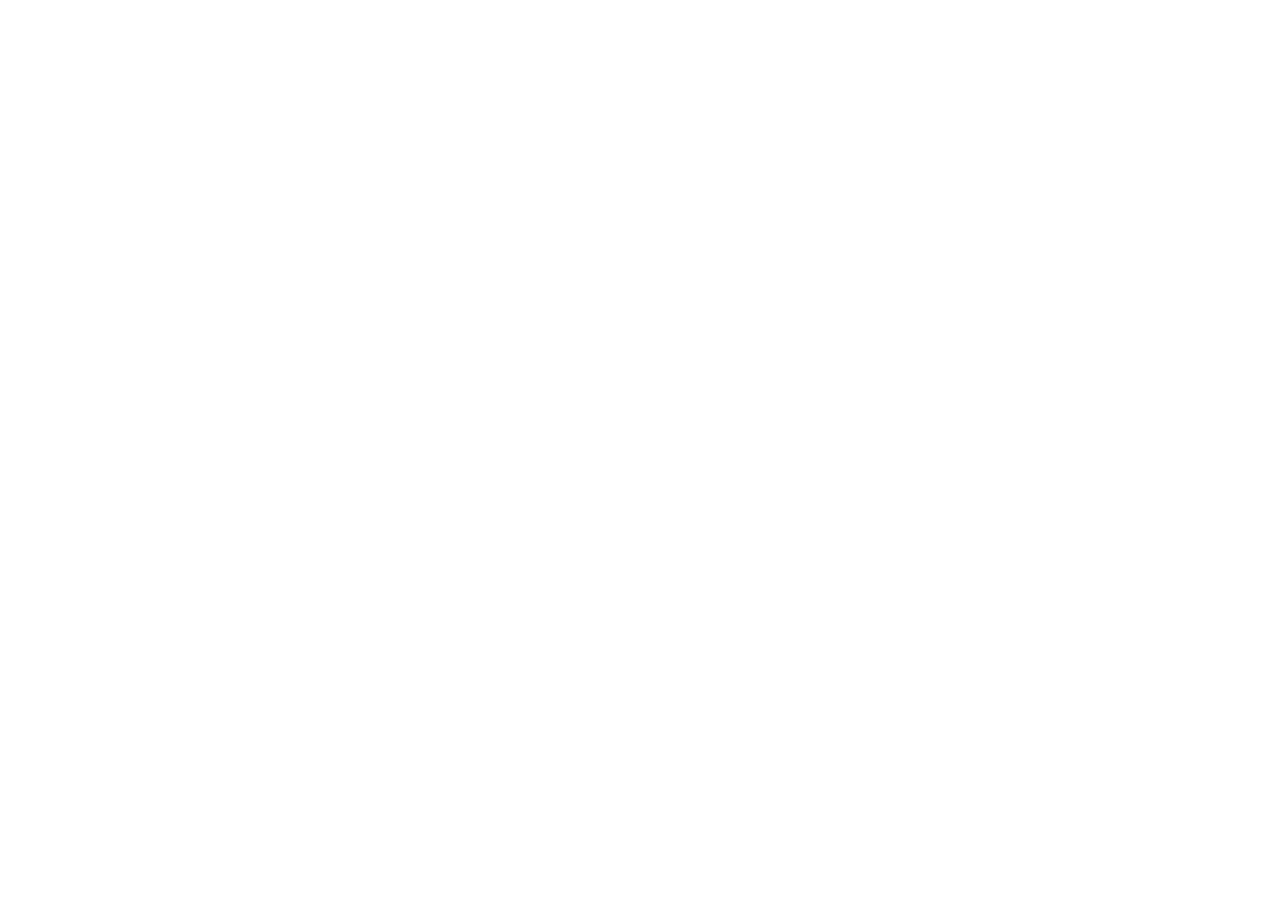
==== index.html @ 4258e2f0 "initial commit" ====
<!doctype html>
<html lang="en">
    <head>
        <meta charset="UTF-8" />
        <meta name="viewport" content="width=device-width, initial-scale=1.0" />
        <title>Document</title>
    </head>
    <body></body>
</html>
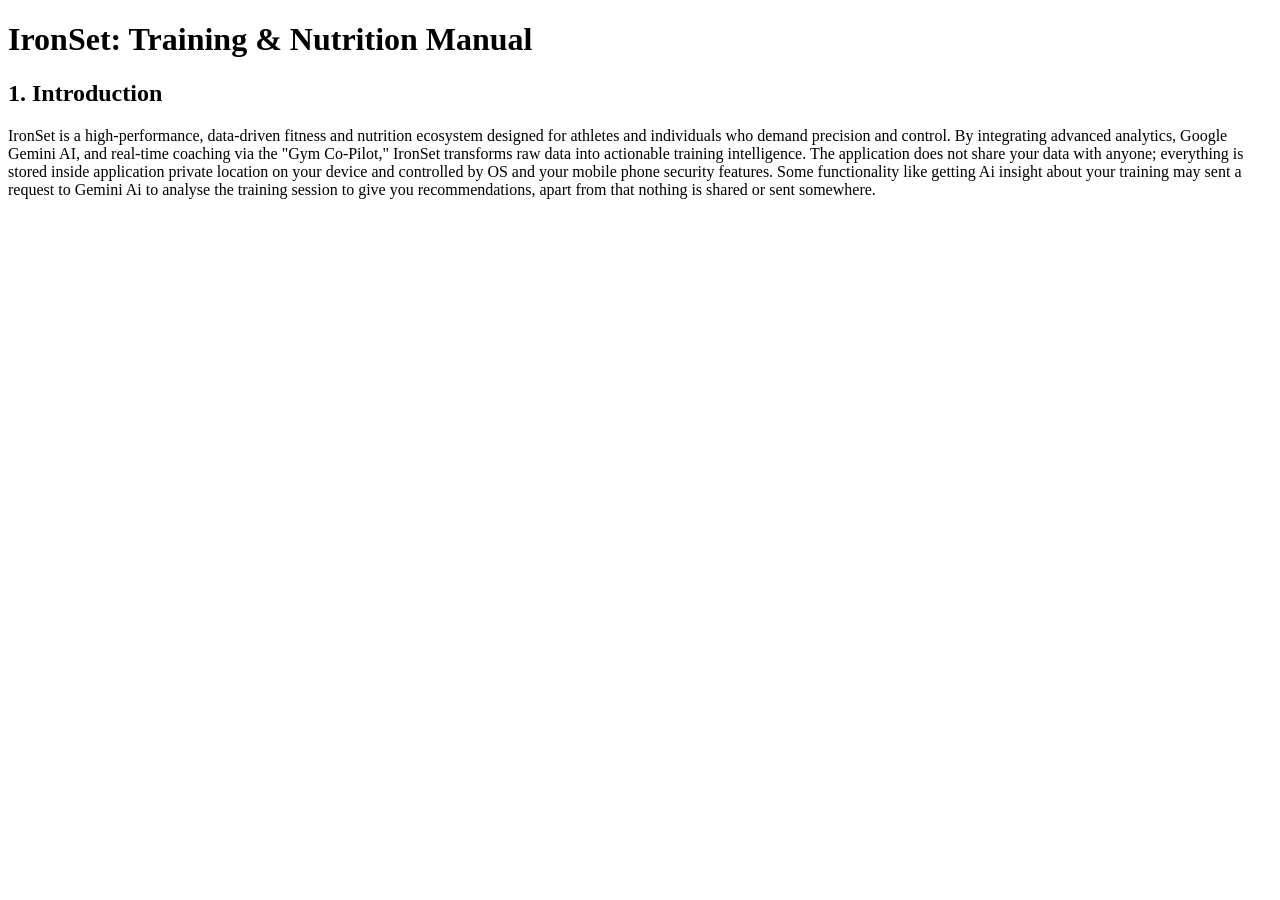
==== commit c07509cc: "page sadded" ====
--- a/index.html
+++ b/index.html
@@ -5,5 +5,21 @@
         <meta name="viewport" content="width=device-width, initial-scale=1.0" />
         <title>Document</title>
     </head>
-    <body></body>
+    <body>
+        <h1>IronSet: Training & Nutrition Manual</h1>
+        <h2>1. Introduction</h2>
+        <p>
+            IronSet is a high-performance, data-driven fitness and nutrition
+            ecosystem designed for athletes and individuals who demand precision
+            and control. By integrating advanced analytics, Google Gemini AI,
+            and real-time coaching via the "Gym Co-Pilot," IronSet transforms
+            raw data into actionable training intelligence. The application does
+            not share your data with anyone; everything is stored inside
+            application private location on your device and controlled by OS and
+            your mobile phone security features. Some functionality like getting
+            Ai insight about your training may sent a request to Gemini Ai to
+            analyse the training session to give you recommendations, apart from
+            that nothing is shared or sent somewhere.
+        </p>
+    </body>
 </html>
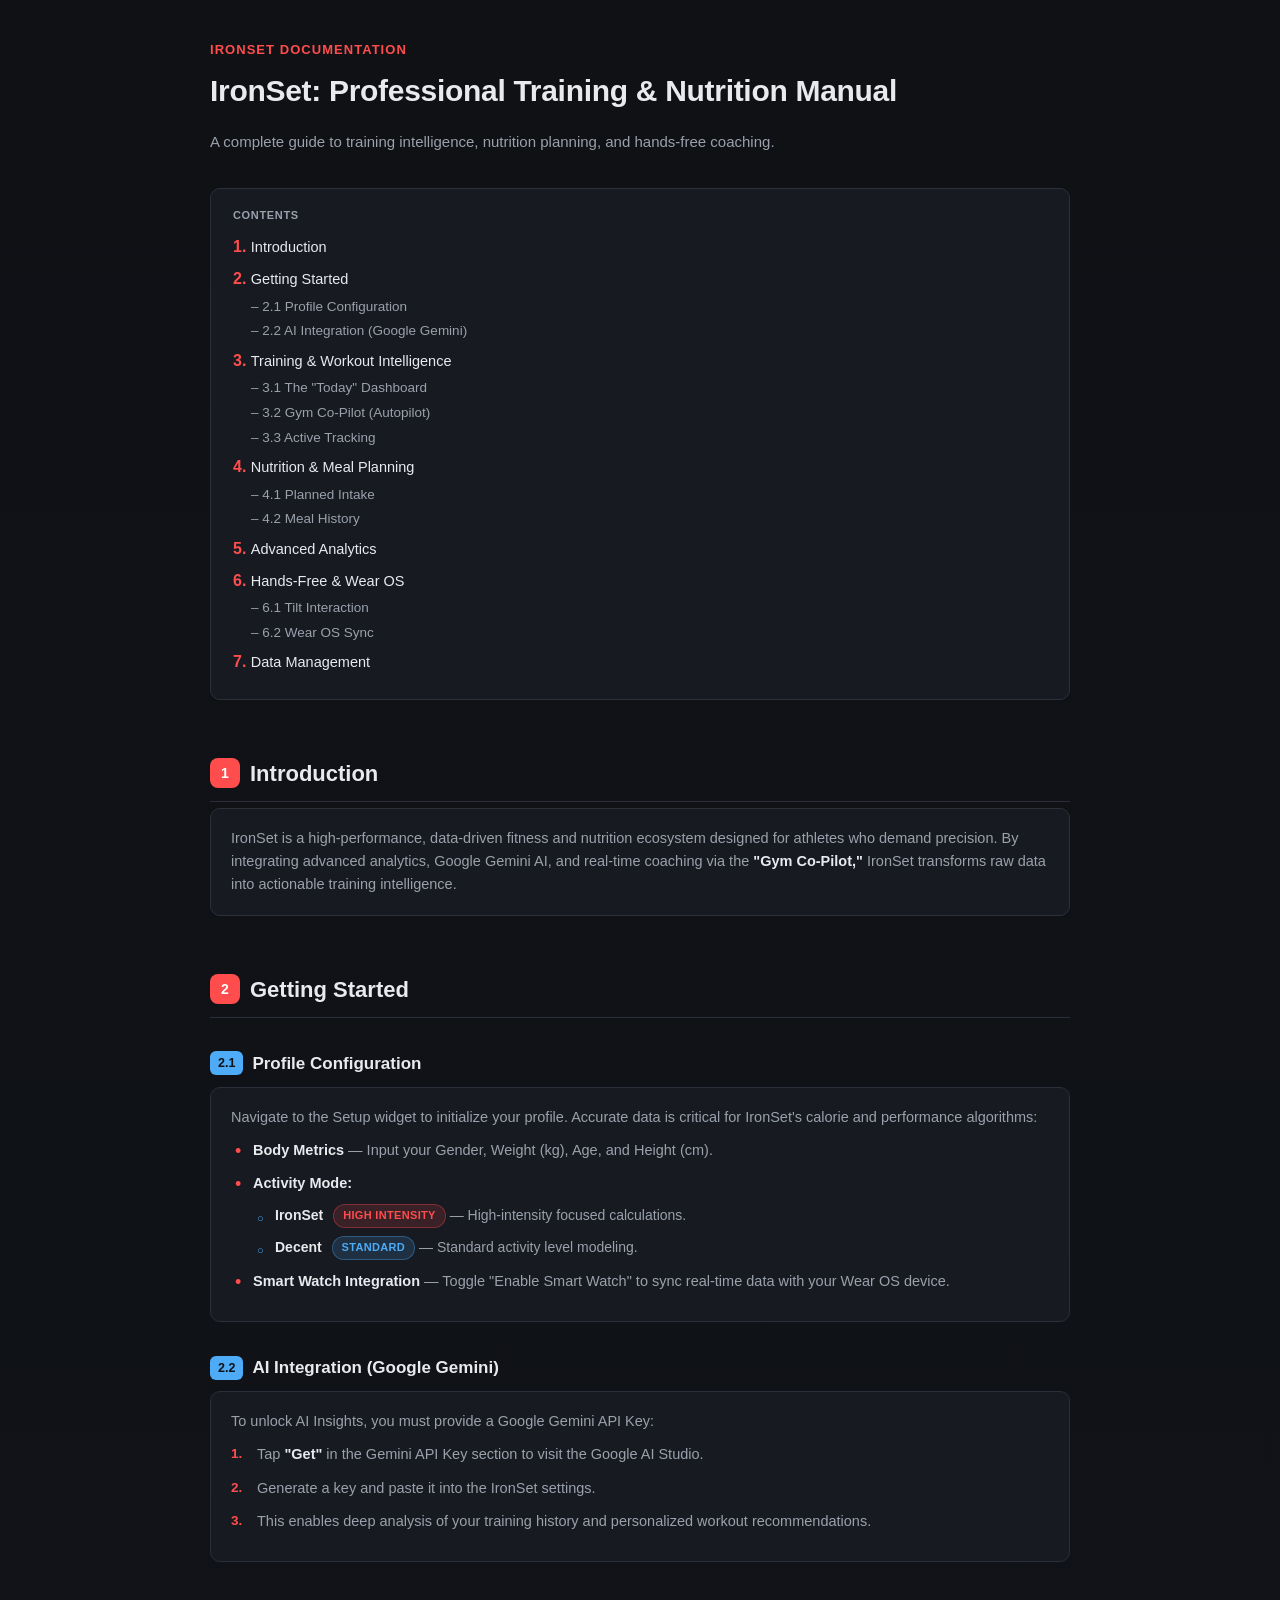
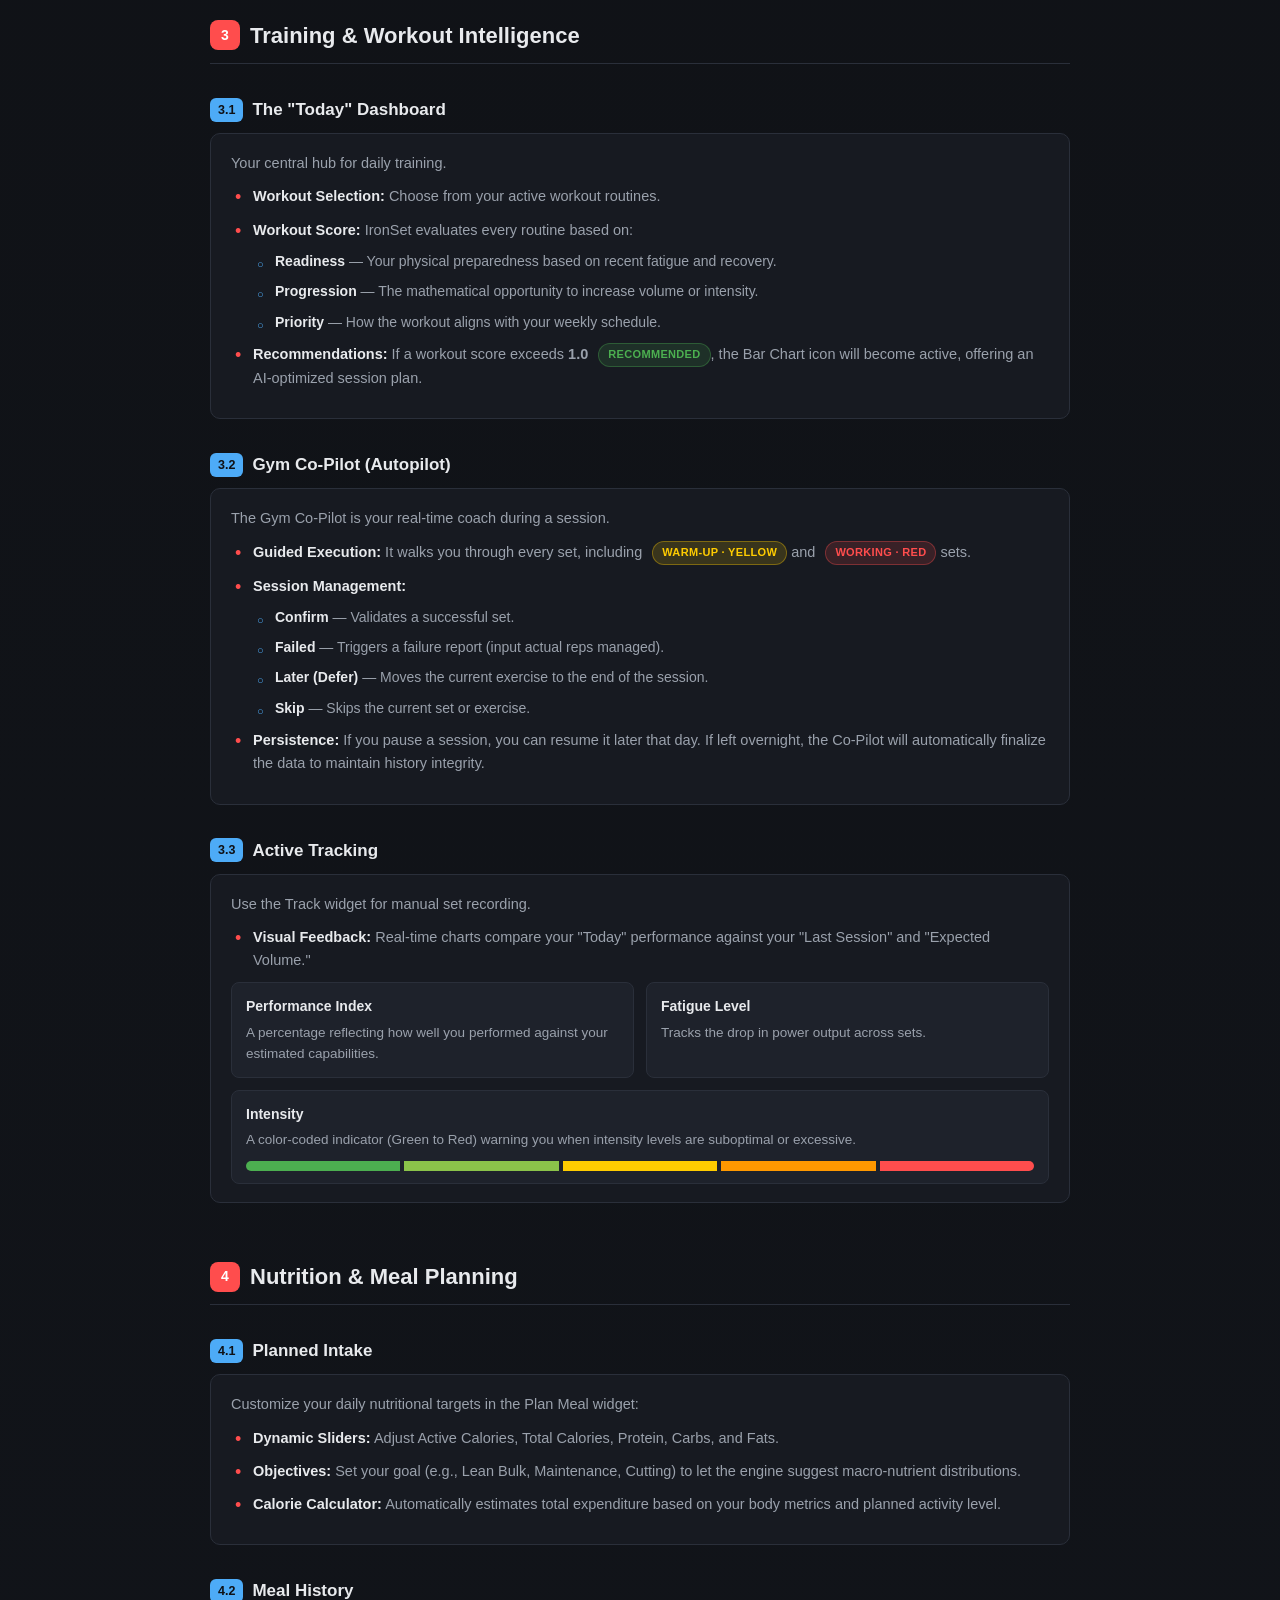
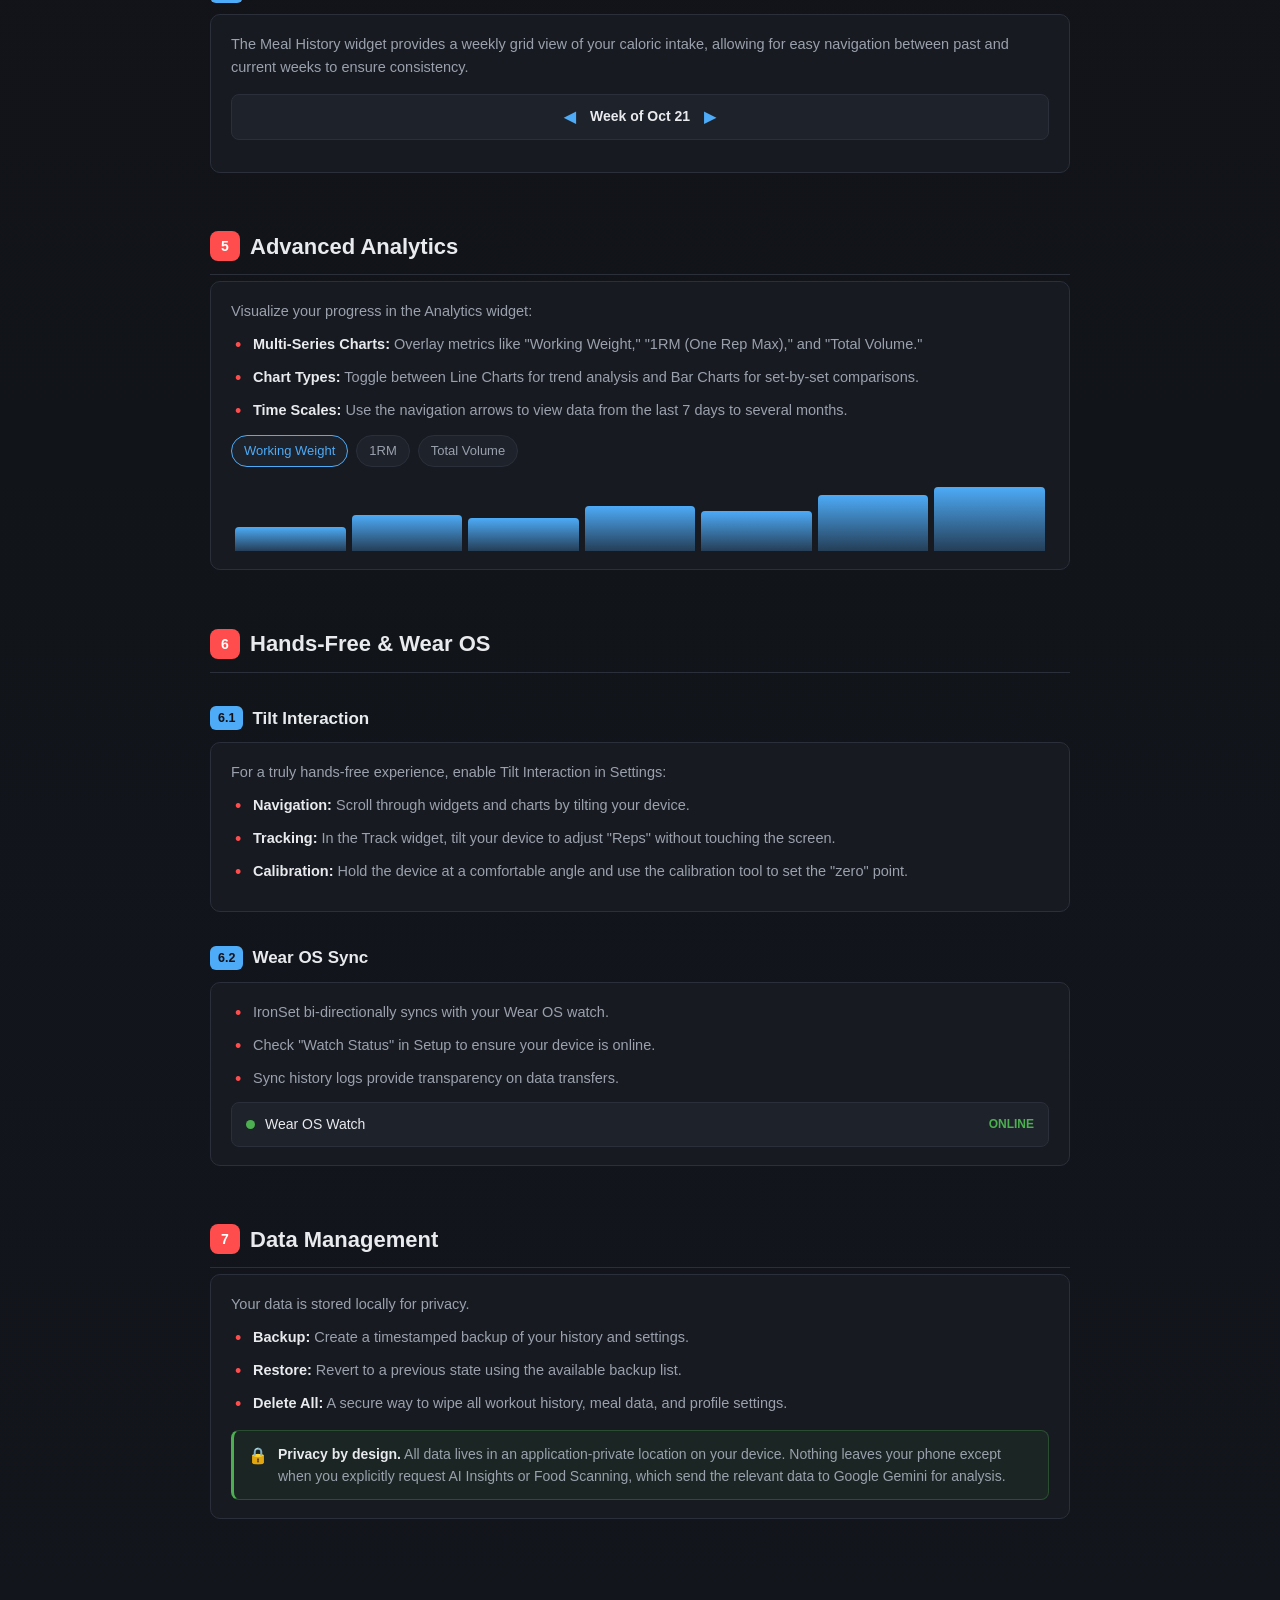
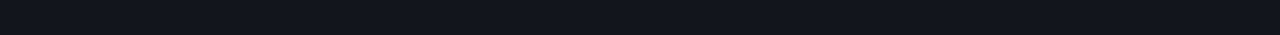
==== commit 0fbc825f: "track page added" ====
--- a/index.html
+++ b/index.html
@@ -3,23 +3,987 @@
     <head>
         <meta charset="UTF-8" />
         <meta name="viewport" content="width=device-width, initial-scale=1.0" />
-        <title>Document</title>
+        <title>IronSet: Professional Training & Nutrition Manual</title>
+        <style>
+            :root {
+                --bg: #0f1115;
+                --panel: #171a21;
+                --panel-alt: #1e222b;
+                --border: #2a2f3a;
+                --text: #e8eaed;
+                --text-dim: #9aa1ac;
+                --accent: #ff4d4d;
+                --accent-2: #ffcc00;
+                --accent-3: #4dabf7;
+                --green: #4caf50;
+                --purple: #c77dff;
+                --orange: #ff9f43;
+                --radius: 10px;
+            }
+
+            * {
+                box-sizing: border-box;
+            }
+
+            body {
+                margin: 0;
+                background: linear-gradient(180deg, #0f1115 0%, #12151b 100%);
+                color: var(--text);
+                font-family:
+                    -apple-system, BlinkMacSystemFont, 'Segoe UI', Roboto,
+                    Helvetica, Arial, sans-serif;
+                line-height: 1.6;
+                padding: 40px 20px 100px;
+            }
+
+            .container {
+                max-width: 860px;
+                margin: 0 auto;
+            }
+
+            .eyebrow {
+                color: var(--accent);
+                font-weight: 700;
+                letter-spacing: 0.08em;
+                text-transform: uppercase;
+                font-size: 13px;
+                margin-bottom: 6px;
+            }
+
+            h1 {
+                font-size: 30px;
+                margin: 0 0 6px;
+                letter-spacing: -0.01em;
+            }
+
+            .subtitle {
+                color: var(--text-dim);
+                font-size: 15px;
+                margin-bottom: 34px;
+            }
+
+            h2 {
+                font-size: 22px;
+                margin: 56px 0 6px;
+                padding-bottom: 10px;
+                border-bottom: 1px solid var(--border);
+                display: flex;
+                align-items: center;
+                gap: 10px;
+                scroll-margin-top: 20px;
+            }
+
+            h2 .num {
+                display: inline-flex;
+                align-items: center;
+                justify-content: center;
+                width: 30px;
+                height: 30px;
+                border-radius: 8px;
+                background: var(--accent);
+                color: #fff;
+                font-size: 14px;
+                font-weight: 700;
+                flex-shrink: 0;
+            }
+
+            h3.sub {
+                font-size: 17px;
+                margin: 32px 0 10px;
+                display: flex;
+                align-items: center;
+                gap: 9px;
+                scroll-margin-top: 20px;
+            }
+
+            h3.sub .num {
+                display: inline-flex;
+                align-items: center;
+                justify-content: center;
+                padding: 0 8px;
+                height: 24px;
+                border-radius: 6px;
+                background: var(--accent-3);
+                color: #0f1115;
+                font-size: 12.5px;
+                font-weight: 700;
+                flex-shrink: 0;
+            }
+
+            .section-desc {
+                color: var(--text-dim);
+                margin: 4px 0 16px;
+                font-size: 15px;
+            }
+
+            .card {
+                background: var(--panel);
+                border: 1px solid var(--border);
+                border-radius: var(--radius);
+                padding: 18px 20px;
+                margin-bottom: 16px;
+            }
+
+            .card p.desc {
+                color: var(--text-dim);
+                font-size: 14.5px;
+                margin: 0 0 10px;
+            }
+
+            ul {
+                margin: 0;
+                padding-left: 0;
+                list-style: none;
+            }
+
+            ul.top-level > li {
+                margin-bottom: 10px;
+                padding-left: 22px;
+                position: relative;
+                font-size: 14.5px;
+                color: var(--text-dim);
+            }
+
+            ul.top-level > li::before {
+                content: '•';
+                color: var(--accent);
+                position: absolute;
+                left: 4px;
+                font-size: 18px;
+                line-height: 1.4;
+            }
+
+            ul.nested {
+                margin-top: 8px;
+            }
+
+            ul.nested > li {
+                padding-left: 22px;
+                position: relative;
+                margin-bottom: 8px;
+                color: var(--text-dim);
+                font-size: 14px;
+            }
+
+            ul.nested > li::before {
+                content: '○';
+                color: var(--accent-3);
+                position: absolute;
+                left: 4px;
+                font-size: 11px;
+                top: 6px;
+            }
+
+            ol.numbered {
+                margin: 8px 0 0;
+                padding-left: 0;
+                list-style: none;
+                counter-reset: step-count;
+            }
+
+            ol.numbered > li {
+                counter-increment: step-count;
+                padding-left: 26px;
+                position: relative;
+                margin-bottom: 10px;
+                color: var(--text-dim);
+                font-size: 14.5px;
+            }
+
+            ol.numbered > li::before {
+                content: counter(step-count) '.';
+                color: var(--accent);
+                font-weight: 700;
+                position: absolute;
+                left: 0;
+                font-size: 13.5px;
+            }
+
+            .label-strong {
+                color: var(--text);
+                font-weight: 600;
+            }
+
+            .pill {
+                display: inline-block;
+                font-size: 11px;
+                font-weight: 700;
+                padding: 2px 9px;
+                border-radius: 999px;
+                text-transform: uppercase;
+                letter-spacing: 0.03em;
+                margin-left: 6px;
+                vertical-align: middle;
+            }
+
+            .pill-green {
+                background: rgba(76, 175, 80, 0.15);
+                color: var(--green);
+                border: 1px solid rgba(76, 175, 80, 0.35);
+            }
+            .pill-warmup {
+                background: rgba(255, 204, 0, 0.15);
+                color: var(--accent-2);
+                border: 1px solid rgba(255, 204, 0, 0.35);
+            }
+            .pill-working {
+                background: rgba(255, 77, 77, 0.15);
+                color: var(--accent);
+                border: 1px solid rgba(255, 77, 77, 0.35);
+            }
+            .pill-ai {
+                background: rgba(199, 125, 255, 0.15);
+                color: var(--purple);
+                border: 1px solid rgba(199, 125, 255, 0.35);
+            }
+            .pill-ironset {
+                background: rgba(255, 77, 77, 0.15);
+                color: var(--accent);
+                border: 1px solid rgba(255, 77, 77, 0.35);
+            }
+            .pill-decent {
+                background: rgba(77, 171, 247, 0.15);
+                color: var(--accent-3);
+                border: 1px solid rgba(77, 171, 247, 0.35);
+            }
+
+            .grid-2 {
+                display: grid;
+                grid-template-columns: 1fr 1fr;
+                gap: 12px;
+                margin-top: 10px;
+            }
+
+            @media (max-width: 600px) {
+                .grid-2 {
+                    grid-template-columns: 1fr;
+                }
+            }
+
+            .metric-box {
+                background: var(--panel-alt);
+                border: 1px solid var(--border);
+                border-radius: 8px;
+                padding: 12px 14px;
+            }
+
+            .metric-box .metric-name {
+                font-weight: 600;
+                font-size: 14px;
+                margin-bottom: 4px;
+                color: var(--text);
+            }
+
+            .metric-box .metric-desc {
+                font-size: 13.5px;
+                color: var(--text-dim);
+            }
+
+            .intensity-scale {
+                display: flex;
+                gap: 4px;
+                margin-top: 10px;
+                height: 10px;
+                border-radius: 6px;
+                overflow: hidden;
+            }
+
+            .intensity-scale div {
+                flex: 1;
+            }
+
+            .callout {
+                display: flex;
+                gap: 10px;
+                align-items: flex-start;
+                background: rgba(77, 171, 247, 0.08);
+                border: 1px solid rgba(77, 171, 247, 0.25);
+                border-left: 3px solid var(--accent-3);
+                border-radius: 8px;
+                padding: 12px 14px;
+                font-size: 14px;
+                color: var(--text-dim);
+                margin-top: 14px;
+            }
+
+            .callout.privacy {
+                background: rgba(76, 175, 80, 0.08);
+                border-color: rgba(76, 175, 80, 0.3);
+                border-left-color: var(--green);
+            }
+
+            .callout.warn {
+                background: rgba(255, 204, 0, 0.08);
+                border-color: rgba(255, 204, 0, 0.3);
+                border-left-color: var(--accent-2);
+            }
+
+            .callout .icon {
+                font-size: 16px;
+                flex-shrink: 0;
+            }
+
+            .callout strong {
+                color: var(--text);
+            }
+
+            .week-nav {
+                display: flex;
+                align-items: center;
+                justify-content: center;
+                gap: 14px;
+                background: var(--panel-alt);
+                border: 1px solid var(--border);
+                border-radius: 8px;
+                padding: 10px 16px;
+                margin: 14px 0;
+                font-size: 14px;
+                color: var(--text-dim);
+            }
+
+            .week-nav .arrow {
+                color: var(--accent-3);
+                font-weight: 700;
+                font-size: 15px;
+            }
+            .week-nav .label {
+                color: var(--text);
+                font-weight: 600;
+            }
+
+            .chip-row {
+                display: flex;
+                gap: 8px;
+                flex-wrap: wrap;
+                margin-top: 12px;
+            }
+
+            .chart-chip {
+                background: var(--panel-alt);
+                border: 1px solid var(--border);
+                border-radius: 999px;
+                padding: 5px 12px;
+                font-size: 13px;
+                color: var(--text-dim);
+            }
+
+            .chart-chip.active {
+                border-color: var(--accent-3);
+                color: var(--accent-3);
+            }
+
+            /* mini bar chart for analytics */
+            .mini-chart {
+                display: flex;
+                align-items: flex-end;
+                gap: 6px;
+                height: 70px;
+                margin-top: 14px;
+                padding: 0 4px;
+            }
+
+            .mini-chart .bar {
+                flex: 1;
+                background: linear-gradient(
+                    180deg,
+                    var(--accent-3),
+                    rgba(77, 171, 247, 0.25)
+                );
+                border-radius: 4px 4px 0 0;
+            }
+
+            .device-toggle {
+                display: flex;
+                align-items: center;
+                gap: 10px;
+                background: var(--panel-alt);
+                border: 1px solid var(--border);
+                border-radius: 8px;
+                padding: 10px 14px;
+                margin-top: 12px;
+                font-size: 14px;
+                color: var(--text);
+            }
+
+            .device-toggle .dot {
+                width: 9px;
+                height: 9px;
+                border-radius: 50%;
+                background: var(--green);
+                flex-shrink: 0;
+            }
+
+            .device-toggle .status {
+                color: var(--green);
+                font-weight: 700;
+                font-size: 12px;
+                text-transform: uppercase;
+                margin-left: auto;
+            }
+
+            .summary-box {
+                background: var(--panel-alt);
+                border: 1px dashed var(--border);
+                border-radius: var(--radius);
+                padding: 18px 20px;
+                margin: 20px 0;
+            }
+
+            .summary-box .tag {
+                font-size: 11px;
+                font-weight: 700;
+                text-transform: uppercase;
+                letter-spacing: 0.06em;
+                color: var(--accent-3);
+                margin-bottom: 8px;
+                display: block;
+            }
+
+            .summary-box p {
+                margin: 0;
+                color: var(--text-dim);
+                font-size: 14.5px;
+            }
+
+            .screen-placeholder {
+                border: 1px dashed var(--border);
+                border-radius: 8px;
+                padding: 10px 14px;
+                font-size: 12.5px;
+                color: var(--text-dim);
+                text-align: center;
+                margin: 14px 0;
+                background: var(--panel-alt);
+            }
+
+            .toc {
+                background: var(--panel);
+                border: 1px solid var(--border);
+                border-radius: var(--radius);
+                padding: 18px 22px;
+                margin-bottom: 12px;
+            }
+
+            .toc .tag {
+                font-size: 11px;
+                font-weight: 700;
+                text-transform: uppercase;
+                letter-spacing: 0.06em;
+                color: var(--text-dim);
+                margin-bottom: 10px;
+                display: block;
+            }
+
+            .toc ol {
+                margin: 0;
+                padding-left: 0;
+                list-style: none;
+                counter-reset: toc-count;
+            }
+
+            .toc > ol > li {
+                counter-increment: toc-count;
+                margin-bottom: 6px;
+            }
+
+            .toc > ol > li::before {
+                content: counter(toc-count) '. ';
+                color: var(--accent);
+                font-weight: 700;
+            }
+
+            .toc a {
+                color: var(--text);
+                text-decoration: none;
+                font-size: 14.5px;
+            }
+
+            .toc a:hover {
+                color: var(--accent-3);
+            }
+
+            .toc ul.sub-toc {
+                margin: 4px 0 4px 18px;
+                padding: 0;
+            }
+
+            .toc ul.sub-toc li {
+                margin-bottom: 3px;
+                font-size: 13.5px;
+            }
+
+            .toc ul.sub-toc li::before {
+                content: '– ';
+                color: var(--text-dim);
+            }
+
+            .toc ul.sub-toc a {
+                color: var(--text-dim);
+                font-size: 13.5px;
+            }
+
+            .toc ul.sub-toc a:hover {
+                color: var(--accent-3);
+            }
+
+            .divider {
+                text-align: center;
+                color: var(--border);
+                font-size: 13px;
+                margin: 50px 0 -20px;
+                letter-spacing: 0.4em;
+            }
+        </style>
     </head>
     <body>
-        <h1>IronSet: Training & Nutrition Manual</h1>
-        <h2>1. Introduction</h2>
-        <p>
-            IronSet is a high-performance, data-driven fitness and nutrition
-            ecosystem designed for athletes and individuals who demand precision
-            and control. By integrating advanced analytics, Google Gemini AI,
-            and real-time coaching via the "Gym Co-Pilot," IronSet transforms
-            raw data into actionable training intelligence. The application does
-            not share your data with anyone; everything is stored inside
-            application private location on your device and controlled by OS and
-            your mobile phone security features. Some functionality like getting
-            Ai insight about your training may sent a request to Gemini Ai to
-            analyse the training session to give you recommendations, apart from
-            that nothing is shared or sent somewhere.
-        </p>
+        <div class="container">
+            <div class="eyebrow">IronSet Documentation</div>
+            <h1>IronSet: Professional Training &amp; Nutrition Manual</h1>
+            <p class="subtitle">
+                A complete guide to training intelligence, nutrition planning,
+                and hands-free coaching.
+            </p>
+
+            <nav class="toc">
+                <span class="tag">Contents</span>
+                <ol>
+                    <li><a href="#s1">Introduction</a></li>
+                    <li>
+                        <a href="#s2">Getting Started</a>
+                        <ul class="sub-toc">
+                            <li>
+                                <a href="#s2-1">2.1 Profile Configuration</a>
+                            </li>
+                            <li>
+                                <a href="#s2-2"
+                                    >2.2 AI Integration (Google Gemini)</a
+                                >
+                            </li>
+                        </ul>
+                    </li>
+                    <li>
+                        <a href="#s3">Training &amp; Workout Intelligence</a>
+                        <ul class="sub-toc">
+                            <li>
+                                <a href="#s3-1">3.1 The "Today" Dashboard</a>
+                            </li>
+                            <li>
+                                <a href="#s3-2">3.2 Gym Co-Pilot (Autopilot)</a>
+                            </li>
+                            <li><a href="#s3-3">3.3 Active Tracking</a></li>
+                        </ul>
+                    </li>
+                    <li>
+                        <a href="#s4">Nutrition &amp; Meal Planning</a>
+                        <ul class="sub-toc">
+                            <li><a href="#s4-1">4.1 Planned Intake</a></li>
+                            <li><a href="#s4-2">4.2 Meal History</a></li>
+                        </ul>
+                    </li>
+                    <li><a href="#s5">Advanced Analytics</a></li>
+                    <li>
+                        <a href="#s6">Hands-Free &amp; Wear OS</a>
+                        <ul class="sub-toc">
+                            <li><a href="#s6-1">6.1 Tilt Interaction</a></li>
+                            <li><a href="#s6-2">6.2 Wear OS Sync</a></li>
+                        </ul>
+                    </li>
+                    <li><a href="#s7">Data Management</a></li>
+                </ol>
+            </nav>
+
+            <!-- 1. Introduction -->
+            <h2 id="s1"><span class="num">1</span> Introduction</h2>
+            <div class="card">
+                <p class="desc" style="margin: 0">
+                    IronSet is a high-performance, data-driven fitness and
+                    nutrition ecosystem designed for athletes who demand
+                    precision. By integrating advanced analytics, Google Gemini
+                    AI, and real-time coaching via the
+                    <span class="label-strong">"Gym Co-Pilot,"</span> IronSet
+                    transforms raw data into actionable training intelligence.
+                </p>
+            </div>
+
+            <!-- 2. Getting Started -->
+            <h2 id="s2"><span class="num">2</span> Getting Started</h2>
+
+            <h3 class="sub" id="s2-1">
+                <span class="num">2.1</span> Profile Configuration
+            </h3>
+            <div class="card">
+                <p class="desc">
+                    Navigate to the Setup widget to initialize your profile.
+                    Accurate data is critical for IronSet's calorie and
+                    performance algorithms:
+                </p>
+                <ul class="top-level">
+                    <li>
+                        <span class="label-strong">Body Metrics</span> — Input
+                        your Gender, Weight (kg), Age, and Height (cm).
+                    </li>
+                    <li>
+                        <span class="label-strong">Activity Mode:</span>
+                        <ul class="nested">
+                            <li>
+                                <span class="label-strong">IronSet</span>
+                                <span class="pill pill-ironset"
+                                    >High Intensity</span
+                                >
+                                — High-intensity focused calculations.
+                            </li>
+                            <li>
+                                <span class="label-strong">Decent</span>
+                                <span class="pill pill-decent">Standard</span> —
+                                Standard activity level modeling.
+                            </li>
+                        </ul>
+                    </li>
+                    <li>
+                        <span class="label-strong"
+                            >Smart Watch Integration</span
+                        >
+                        — Toggle "Enable Smart Watch" to sync real-time data
+                        with your Wear OS device.
+                    </li>
+                </ul>
+            </div>
+
+            <h3 class="sub" id="s2-2">
+                <span class="num">2.2</span> AI Integration (Google Gemini)
+            </h3>
+            <div class="card">
+                <p class="desc">
+                    To unlock AI Insights, you must provide a Google Gemini API
+                    Key:
+                </p>
+                <ol class="numbered">
+                    <li>
+                        Tap <span class="label-strong">"Get"</span> in the
+                        Gemini API Key section to visit the Google AI Studio.
+                    </li>
+                    <li>
+                        Generate a key and paste it into the IronSet settings.
+                    </li>
+                    <li>
+                        This enables deep analysis of your training history and
+                        personalized workout recommendations.
+                    </li>
+                </ol>
+            </div>
+
+            <!-- 3. Training & Workout Intelligence -->
+            <h2 id="s3">
+                <span class="num">3</span> Training &amp; Workout Intelligence
+            </h2>
+
+            <h3 class="sub" id="s3-1">
+                <span class="num">3.1</span> The "Today" Dashboard
+            </h3>
+            <div class="card">
+                <p class="desc">Your central hub for daily training.</p>
+                <ul class="top-level">
+                    <li>
+                        <span class="label-strong">Workout Selection:</span>
+                        Choose from your active workout routines.
+                    </li>
+                    <li>
+                        <span class="label-strong">Workout Score:</span> IronSet
+                        evaluates every routine based on:
+                        <ul class="nested">
+                            <li>
+                                <span class="label-strong">Readiness</span> —
+                                Your physical preparedness based on recent
+                                fatigue and recovery.
+                            </li>
+                            <li>
+                                <span class="label-strong">Progression</span> —
+                                The mathematical opportunity to increase volume
+                                or intensity.
+                            </li>
+                            <li>
+                                <span class="label-strong">Priority</span> — How
+                                the workout aligns with your weekly schedule.
+                            </li>
+                        </ul>
+                    </li>
+                    <li>
+                        <span class="label-strong">Recommendations:</span> If a
+                        workout score exceeds <strong>1.0</strong>
+                        <span class="pill pill-green">Recommended</span>, the
+                        Bar Chart icon will become active, offering an
+                        AI-optimized session plan.
+                    </li>
+                </ul>
+            </div>
+
+            <h3 class="sub" id="s3-2">
+                <span class="num">3.2</span> Gym Co-Pilot (Autopilot)
+            </h3>
+            <div class="card">
+                <p class="desc">
+                    The Gym Co-Pilot is your real-time coach during a session.
+                </p>
+                <ul class="top-level">
+                    <li>
+                        <span class="label-strong">Guided Execution:</span> It
+                        walks you through every set, including
+                        <span class="pill pill-warmup">Warm-up · Yellow</span>
+                        and
+                        <span class="pill pill-working">Working · Red</span>
+                        sets.
+                    </li>
+                    <li>
+                        <span class="label-strong">Session Management:</span>
+                        <ul class="nested">
+                            <li>
+                                <span class="label-strong">Confirm</span> —
+                                Validates a successful set.
+                            </li>
+                            <li>
+                                <span class="label-strong">Failed</span> —
+                                Triggers a failure report (input actual reps
+                                managed).
+                            </li>
+                            <li>
+                                <span class="label-strong">Later (Defer)</span>
+                                — Moves the current exercise to the end of the
+                                session.
+                            </li>
+                            <li>
+                                <span class="label-strong">Skip</span> — Skips
+                                the current set or exercise.
+                            </li>
+                        </ul>
+                    </li>
+                    <li>
+                        <span class="label-strong">Persistence:</span> If you
+                        pause a session, you can resume it later that day. If
+                        left overnight, the Co-Pilot will automatically finalize
+                        the data to maintain history integrity.
+                    </li>
+                </ul>
+            </div>
+
+            <h3 class="sub" id="s3-3">
+                <span class="num">3.3</span> Active Tracking
+            </h3>
+            <div class="card">
+                <p class="desc">
+                    Use the Track widget for manual set recording.
+                </p>
+                <ul class="top-level">
+                    <li>
+                        <span class="label-strong">Visual Feedback:</span>
+                        Real-time charts compare your "Today" performance
+                        against your "Last Session" and "Expected Volume."
+                    </li>
+                </ul>
+
+                <div class="grid-2">
+                    <div class="metric-box">
+                        <div class="metric-name">Performance Index</div>
+                        <div class="metric-desc">
+                            A percentage reflecting how well you performed
+                            against your estimated capabilities.
+                        </div>
+                    </div>
+                    <div class="metric-box">
+                        <div class="metric-name">Fatigue Level</div>
+                        <div class="metric-desc">
+                            Tracks the drop in power output across sets.
+                        </div>
+                    </div>
+                    <div class="metric-box" style="grid-column: 1 / -1">
+                        <div class="metric-name">Intensity</div>
+                        <div class="metric-desc">
+                            A color-coded indicator (Green to Red) warning you
+                            when intensity levels are suboptimal or excessive.
+                        </div>
+                        <div class="intensity-scale">
+                            <div style="background: #4caf50"></div>
+                            <div style="background: #8bc34a"></div>
+                            <div style="background: #ffcc00"></div>
+                            <div style="background: #ff9800"></div>
+                            <div style="background: #ff4d4d"></div>
+                        </div>
+                    </div>
+                </div>
+            </div>
+
+            <!-- 4. Nutrition & Meal Planning -->
+            <h2 id="s4">
+                <span class="num">4</span> Nutrition &amp; Meal Planning
+            </h2>
+
+            <h3 class="sub" id="s4-1">
+                <span class="num">4.1</span> Planned Intake
+            </h3>
+            <div class="card">
+                <p class="desc">
+                    Customize your daily nutritional targets in the Plan Meal
+                    widget:
+                </p>
+                <ul class="top-level">
+                    <li>
+                        <span class="label-strong">Dynamic Sliders:</span>
+                        Adjust Active Calories, Total Calories, Protein, Carbs,
+                        and Fats.
+                    </li>
+                    <li>
+                        <span class="label-strong">Objectives:</span> Set your
+                        goal (e.g., Lean Bulk, Maintenance, Cutting) to let the
+                        engine suggest macro-nutrient distributions.
+                    </li>
+                    <li>
+                        <span class="label-strong">Calorie Calculator:</span>
+                        Automatically estimates total expenditure based on your
+                        body metrics and planned activity level.
+                    </li>
+                </ul>
+            </div>
+
+            <h3 class="sub" id="s4-2">
+                <span class="num">4.2</span> Meal History
+            </h3>
+            <div class="card">
+                <p class="desc" style="margin: 0 0 12px">
+                    The Meal History widget provides a weekly grid view of your
+                    caloric intake, allowing for easy navigation between past
+                    and current weeks to ensure consistency.
+                </p>
+                <div class="week-nav">
+                    <span class="arrow">◀</span>
+                    <span class="label">Week of Oct 21</span>
+                    <span class="arrow">▶</span>
+                </div>
+            </div>
+
+            <!-- 5. Advanced Analytics -->
+            <h2 id="s5"><span class="num">5</span> Advanced Analytics</h2>
+            <div class="card">
+                <p class="desc">
+                    Visualize your progress in the Analytics widget:
+                </p>
+                <ul class="top-level">
+                    <li>
+                        <span class="label-strong">Multi-Series Charts:</span>
+                        Overlay metrics like "Working Weight," "1RM (One Rep
+                        Max)," and "Total Volume."
+                    </li>
+                    <li>
+                        <span class="label-strong">Chart Types:</span> Toggle
+                        between Line Charts for trend analysis and Bar Charts
+                        for set-by-set comparisons.
+                    </li>
+                    <li>
+                        <span class="label-strong">Time Scales:</span> Use the
+                        navigation arrows to view data from the last 7 days to
+                        several months.
+                    </li>
+                </ul>
+
+                <div class="chip-row">
+                    <span class="chart-chip active">Working Weight</span>
+                    <span class="chart-chip">1RM</span>
+                    <span class="chart-chip">Total Volume</span>
+                </div>
+
+                <div class="mini-chart">
+                    <div class="bar" style="height: 35%"></div>
+                    <div class="bar" style="height: 52%"></div>
+                    <div class="bar" style="height: 48%"></div>
+                    <div class="bar" style="height: 65%"></div>
+                    <div class="bar" style="height: 58%"></div>
+                    <div class="bar" style="height: 80%"></div>
+                    <div class="bar" style="height: 92%"></div>
+                </div>
+            </div>
+
+            <!-- 6. Hands-Free & Wear OS -->
+            <h2 id="s6"><span class="num">6</span> Hands-Free &amp; Wear OS</h2>
+
+            <h3 class="sub" id="s6-1">
+                <span class="num">6.1</span> Tilt Interaction
+            </h3>
+            <div class="card">
+                <p class="desc">
+                    For a truly hands-free experience, enable Tilt Interaction
+                    in Settings:
+                </p>
+                <ul class="top-level">
+                    <li>
+                        <span class="label-strong">Navigation:</span> Scroll
+                        through widgets and charts by tilting your device.
+                    </li>
+                    <li>
+                        <span class="label-strong">Tracking:</span> In the Track
+                        widget, tilt your device to adjust "Reps" without
+                        touching the screen.
+                    </li>
+                    <li>
+                        <span class="label-strong">Calibration:</span> Hold the
+                        device at a comfortable angle and use the calibration
+                        tool to set the "zero" point.
+                    </li>
+                </ul>
+            </div>
+
+            <h3 class="sub" id="s6-2">
+                <span class="num">6.2</span> Wear OS Sync
+            </h3>
+            <div class="card">
+                <ul class="top-level">
+                    <li>
+                        IronSet bi-directionally syncs with your Wear OS watch.
+                    </li>
+                    <li>
+                        Check "Watch Status" in Setup to ensure your device is
+                        online.
+                    </li>
+                    <li>
+                        Sync history logs provide transparency on data
+                        transfers.
+                    </li>
+                </ul>
+                <div class="device-toggle">
+                    <span class="dot"></span>
+                    <span>Wear OS Watch</span>
+                    <span class="status">Online</span>
+                </div>
+            </div>
+
+            <!-- 7. Data Management -->
+            <h2 id="s7"><span class="num">7</span> Data Management</h2>
+            <div class="card">
+                <p class="desc">Your data is stored locally for privacy.</p>
+                <ul class="top-level">
+                    <li>
+                        <span class="label-strong">Backup:</span> Create a
+                        timestamped backup of your history and settings.
+                    </li>
+                    <li>
+                        <span class="label-strong">Restore:</span> Revert to a
+                        previous state using the available backup list.
+                    </li>
+                    <li>
+                        <span class="label-strong">Delete All:</span> A secure
+                        way to wipe all workout history, meal data, and profile
+                        settings.
+                    </li>
+                </ul>
+
+                <div class="callout privacy">
+                    <span class="icon">🔒</span>
+                    <div>
+                        <strong>Privacy by design.</strong> All data lives in an
+                        application-private location on your device. Nothing
+                        leaves your phone except when you explicitly request AI
+                        Insights or Food Scanning, which send the relevant data
+                        to Google Gemini for analysis.
+                    </div>
+                </div>
+            </div>
+        </div>
     </body>
 </html>
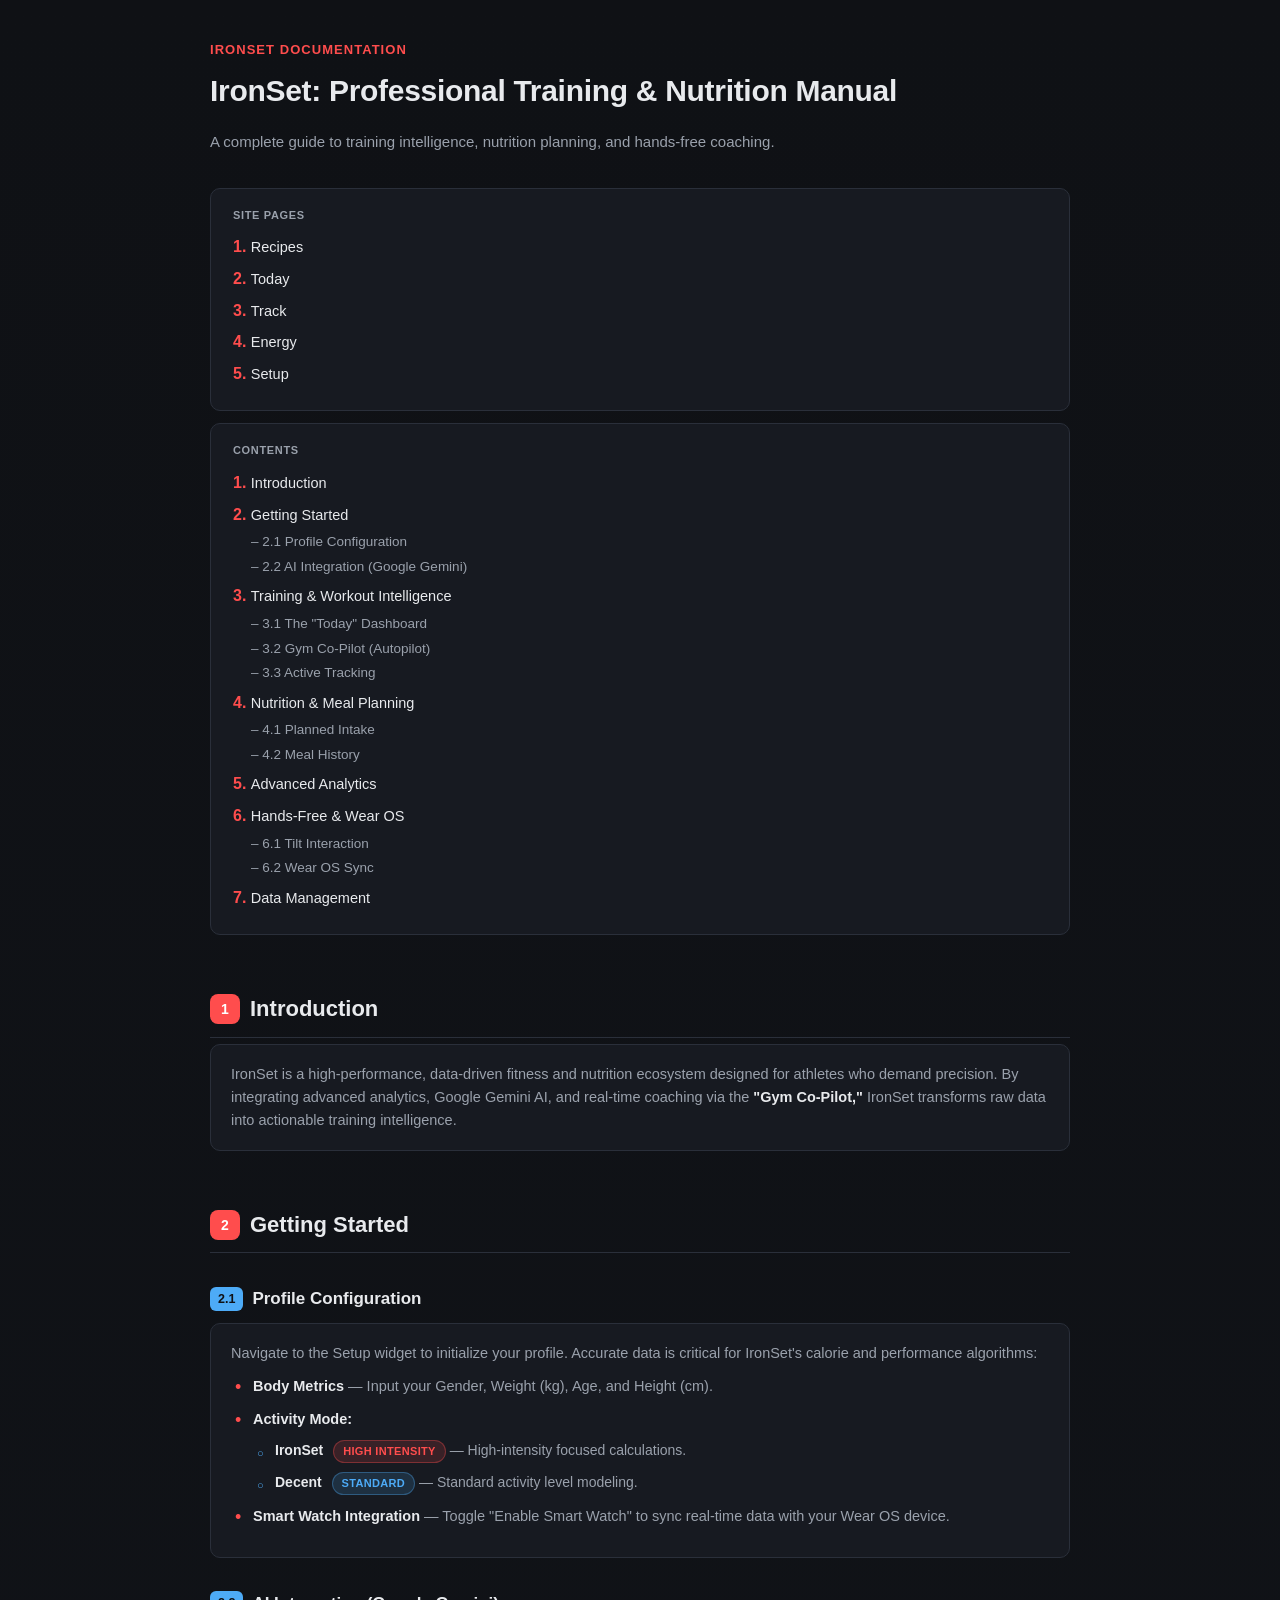
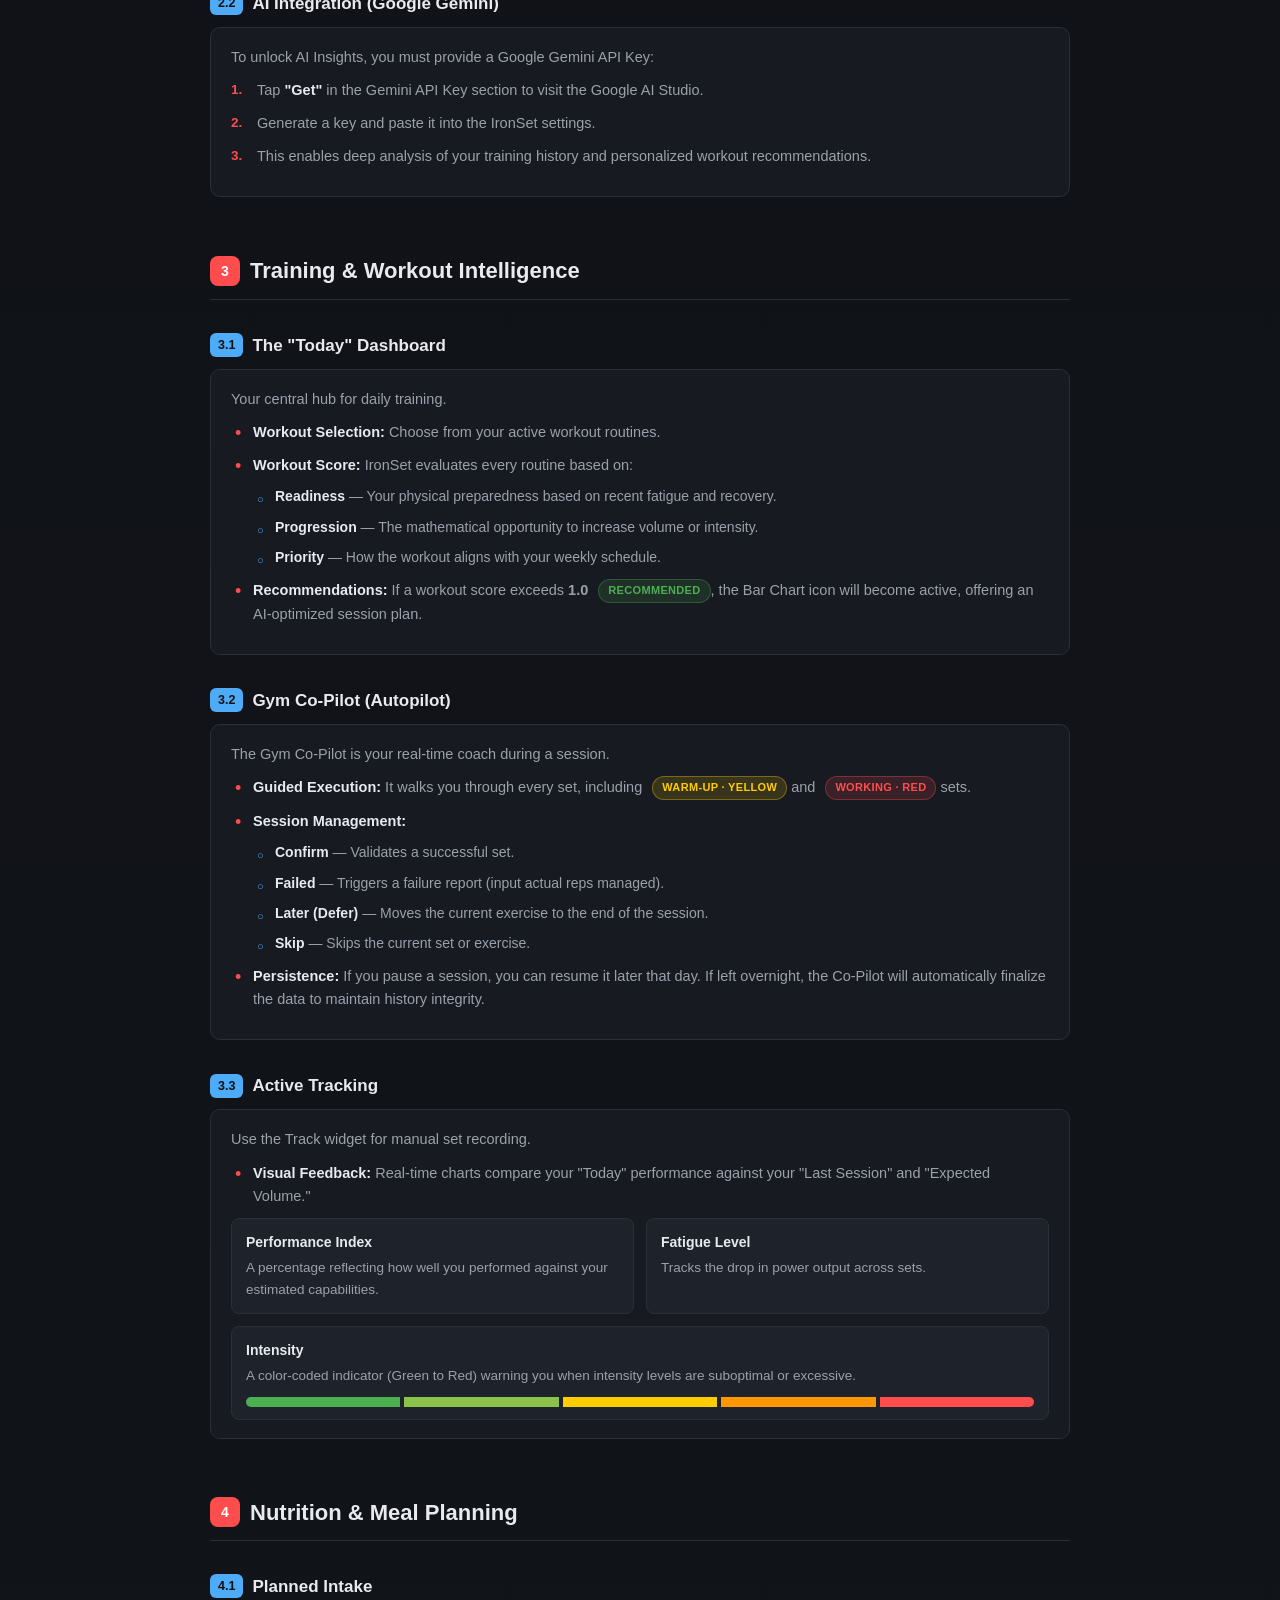
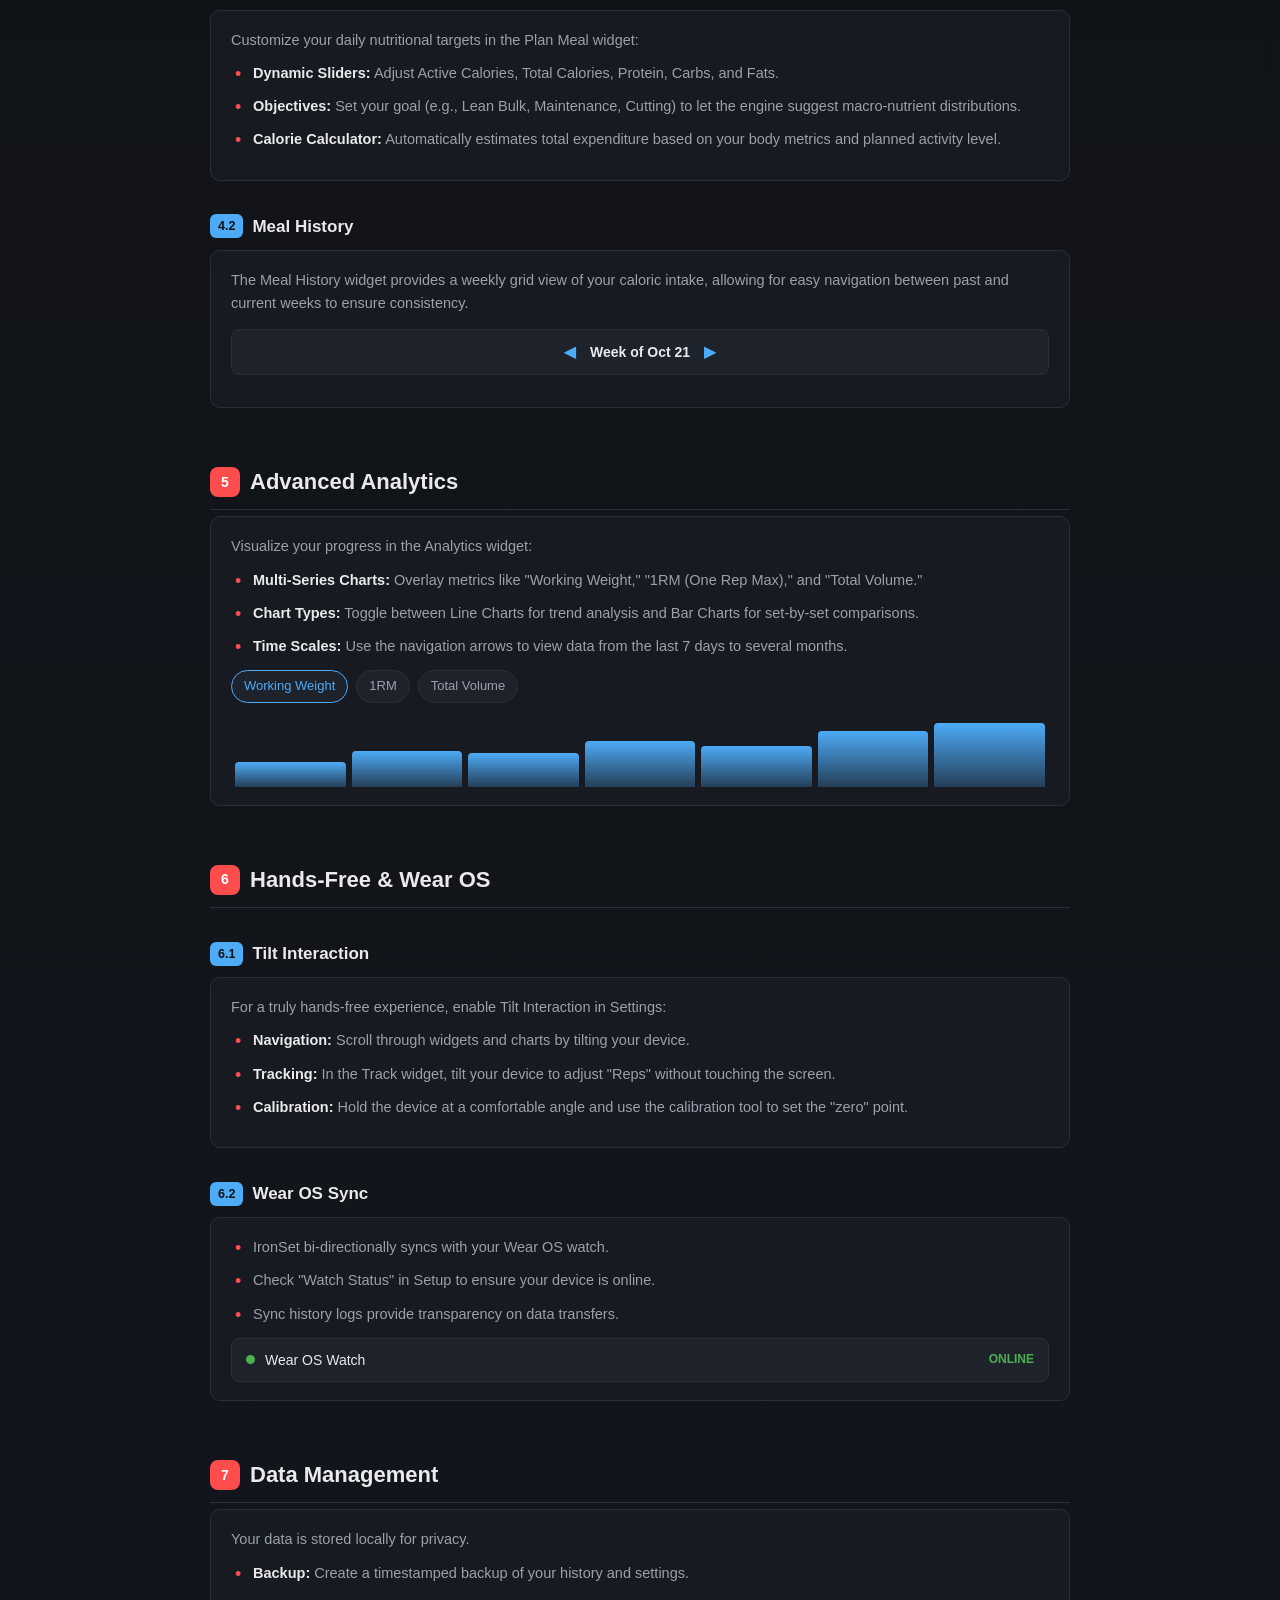
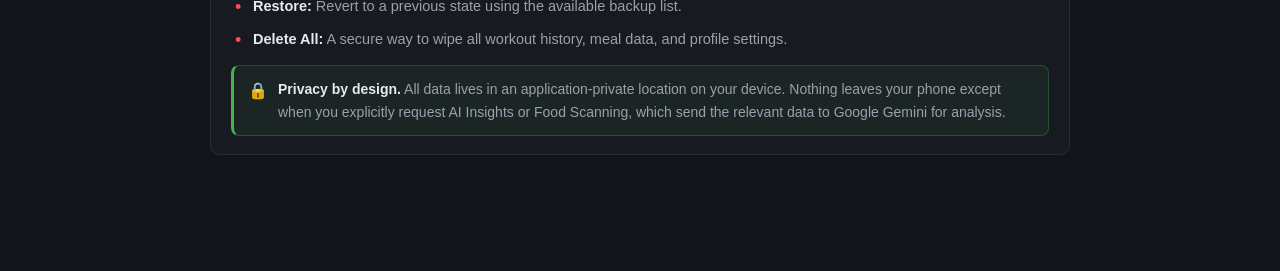
==== commit 898f0fd5: "site pages added" ====
--- a/index.html
+++ b/index.html
@@ -543,6 +543,17 @@
                 A complete guide to training intelligence, nutrition planning,
                 and hands-free coaching.
             </p>
+
+            <nav class="toc">
+                <span class="tag">Site Pages</span>
+                <ol>
+                    <li><a href="recipes.html">Recipes</a></li>
+                    <li><a href="today.html">Today</a></li>
+                    <li><a href="track.html">Track</a></li>
+                    <li><a href="energy.html">Energy</a></li>
+                    <li><a href="setup.html">Setup</a></li>
+                </ol>
+            </nav>
 
             <nav class="toc">
                 <span class="tag">Contents</span>
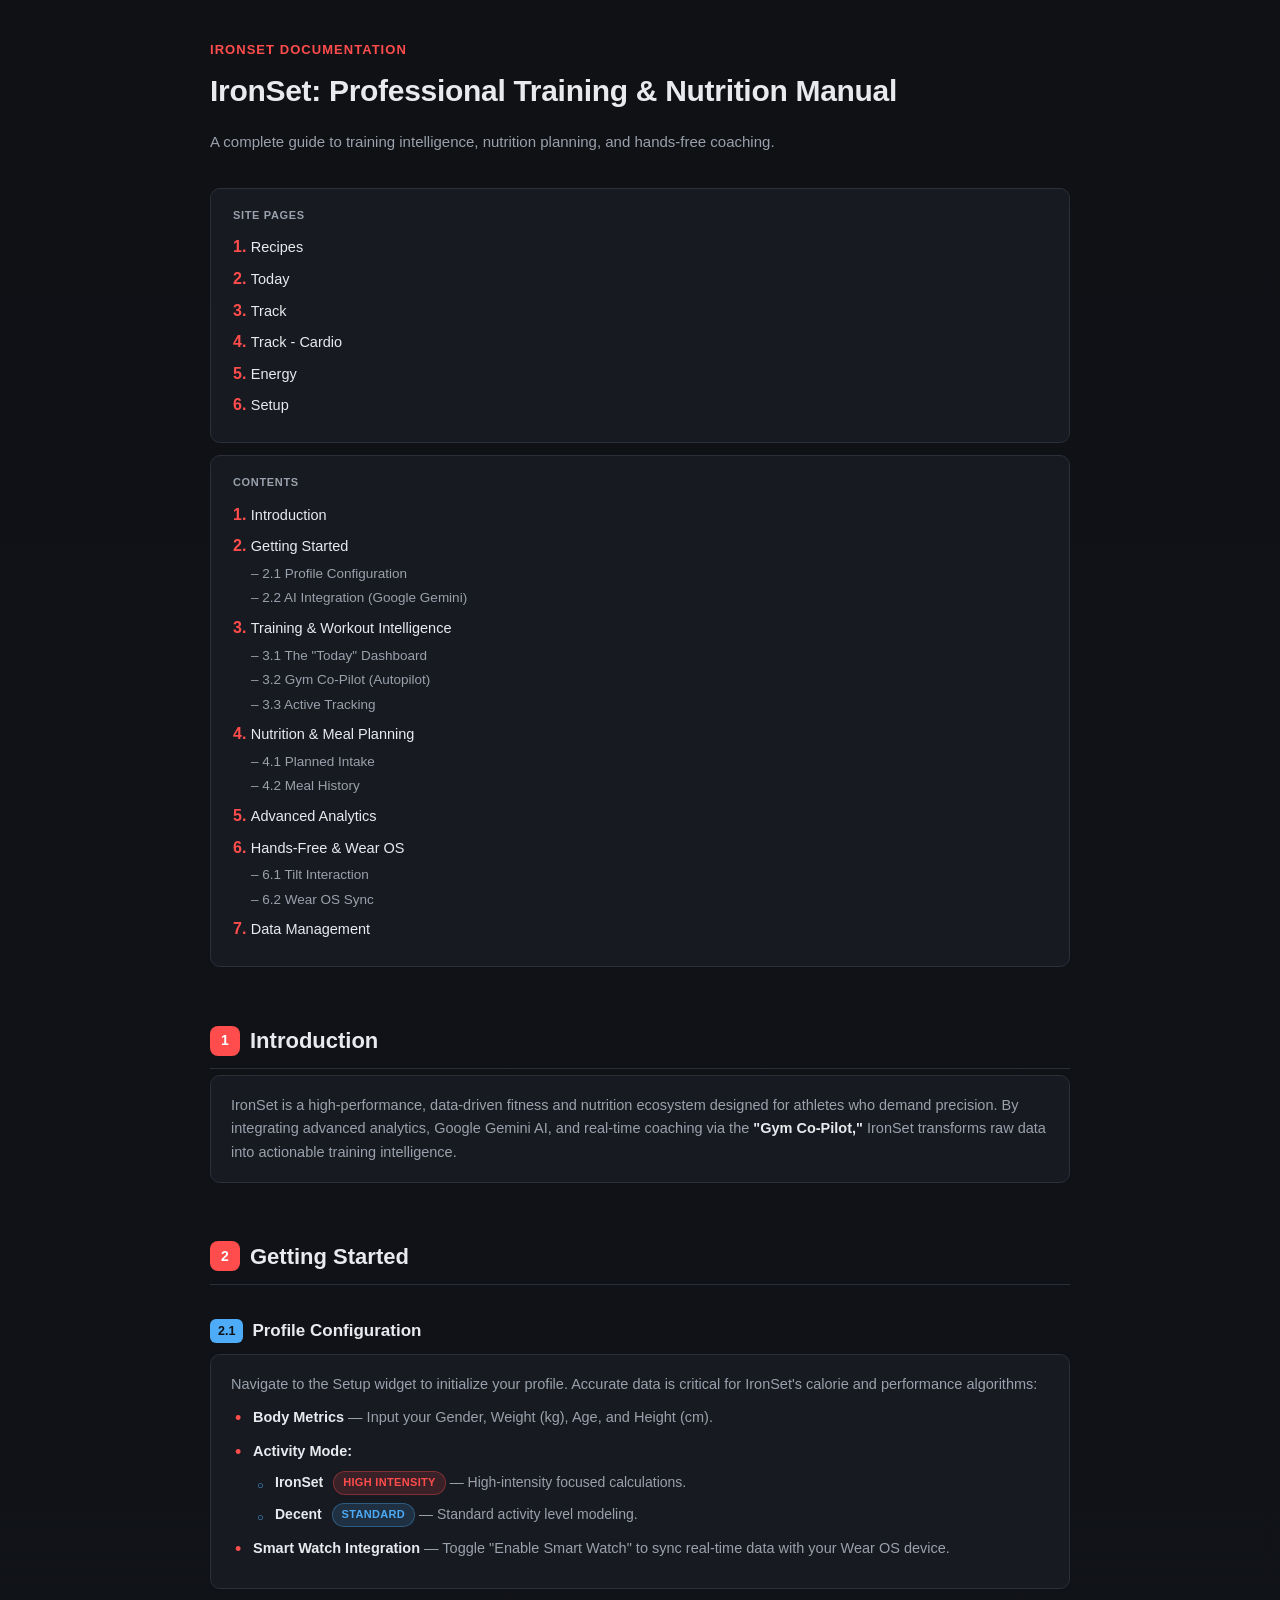
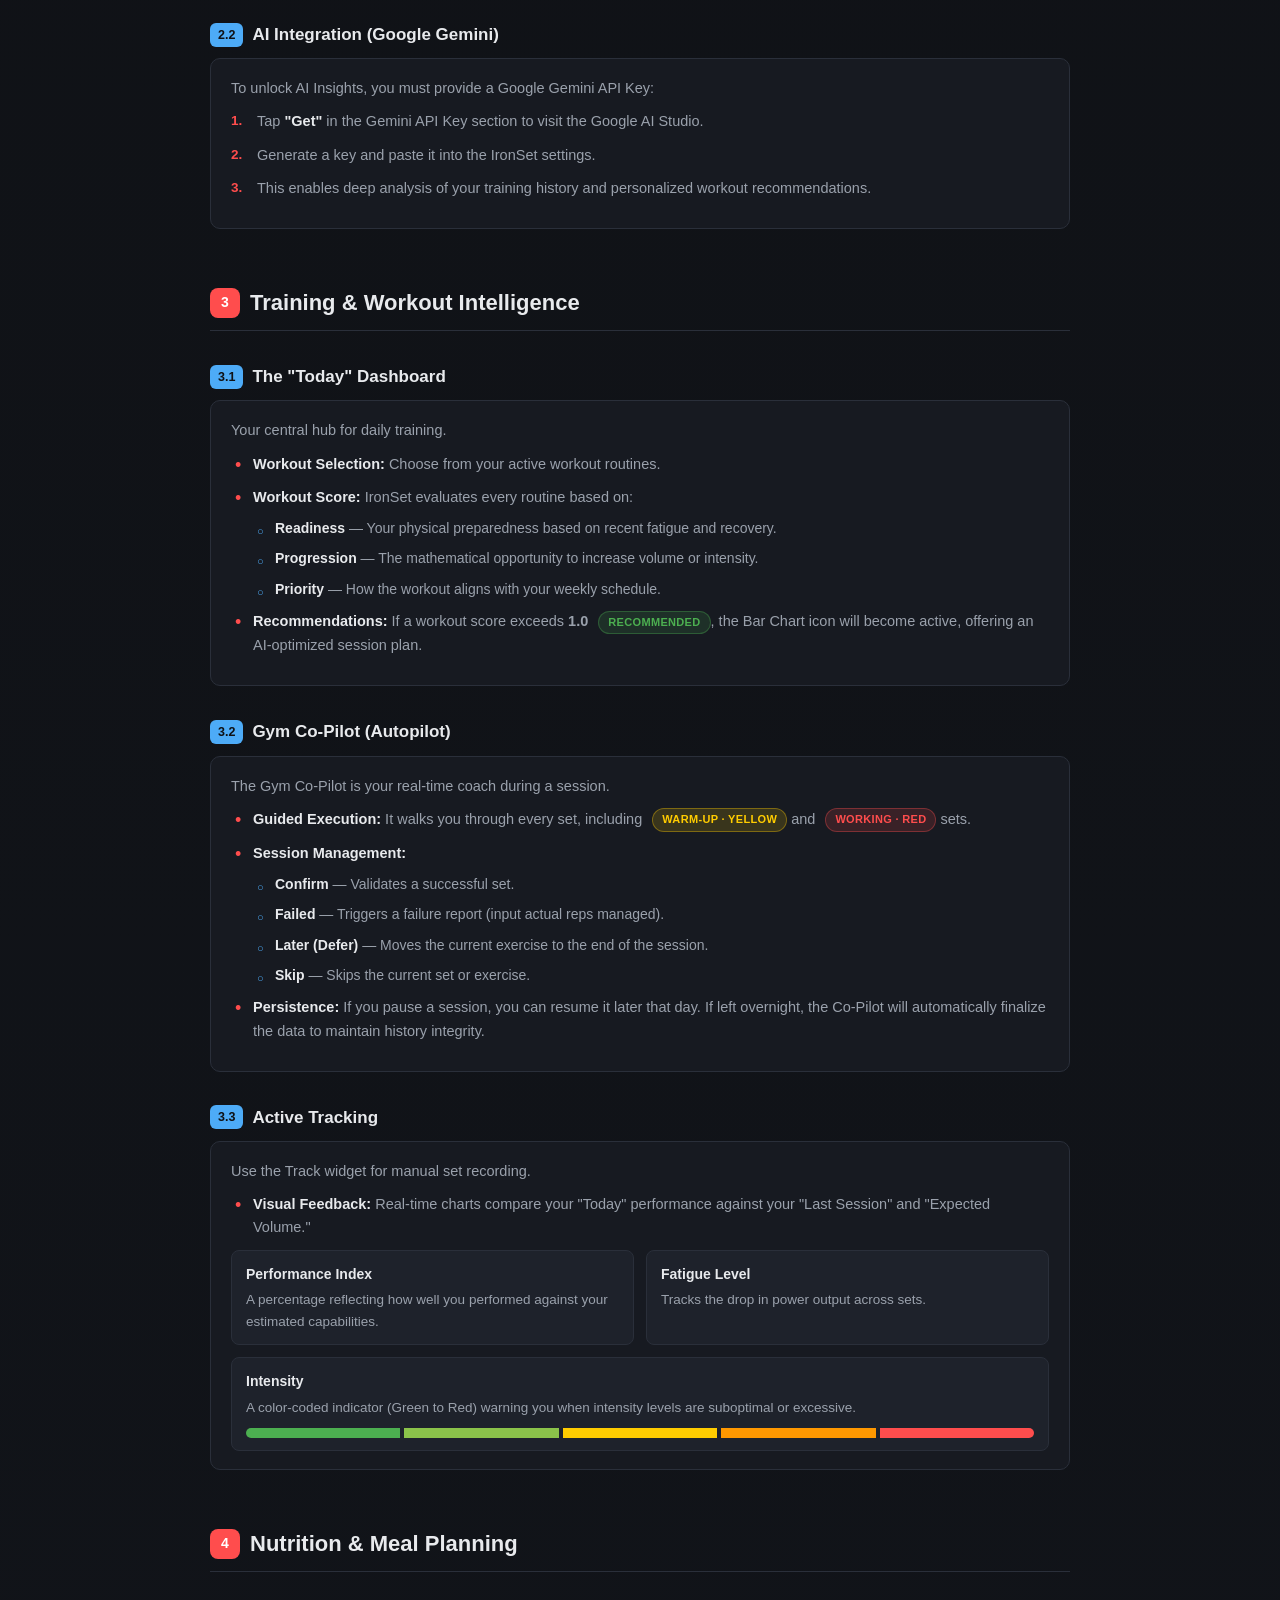
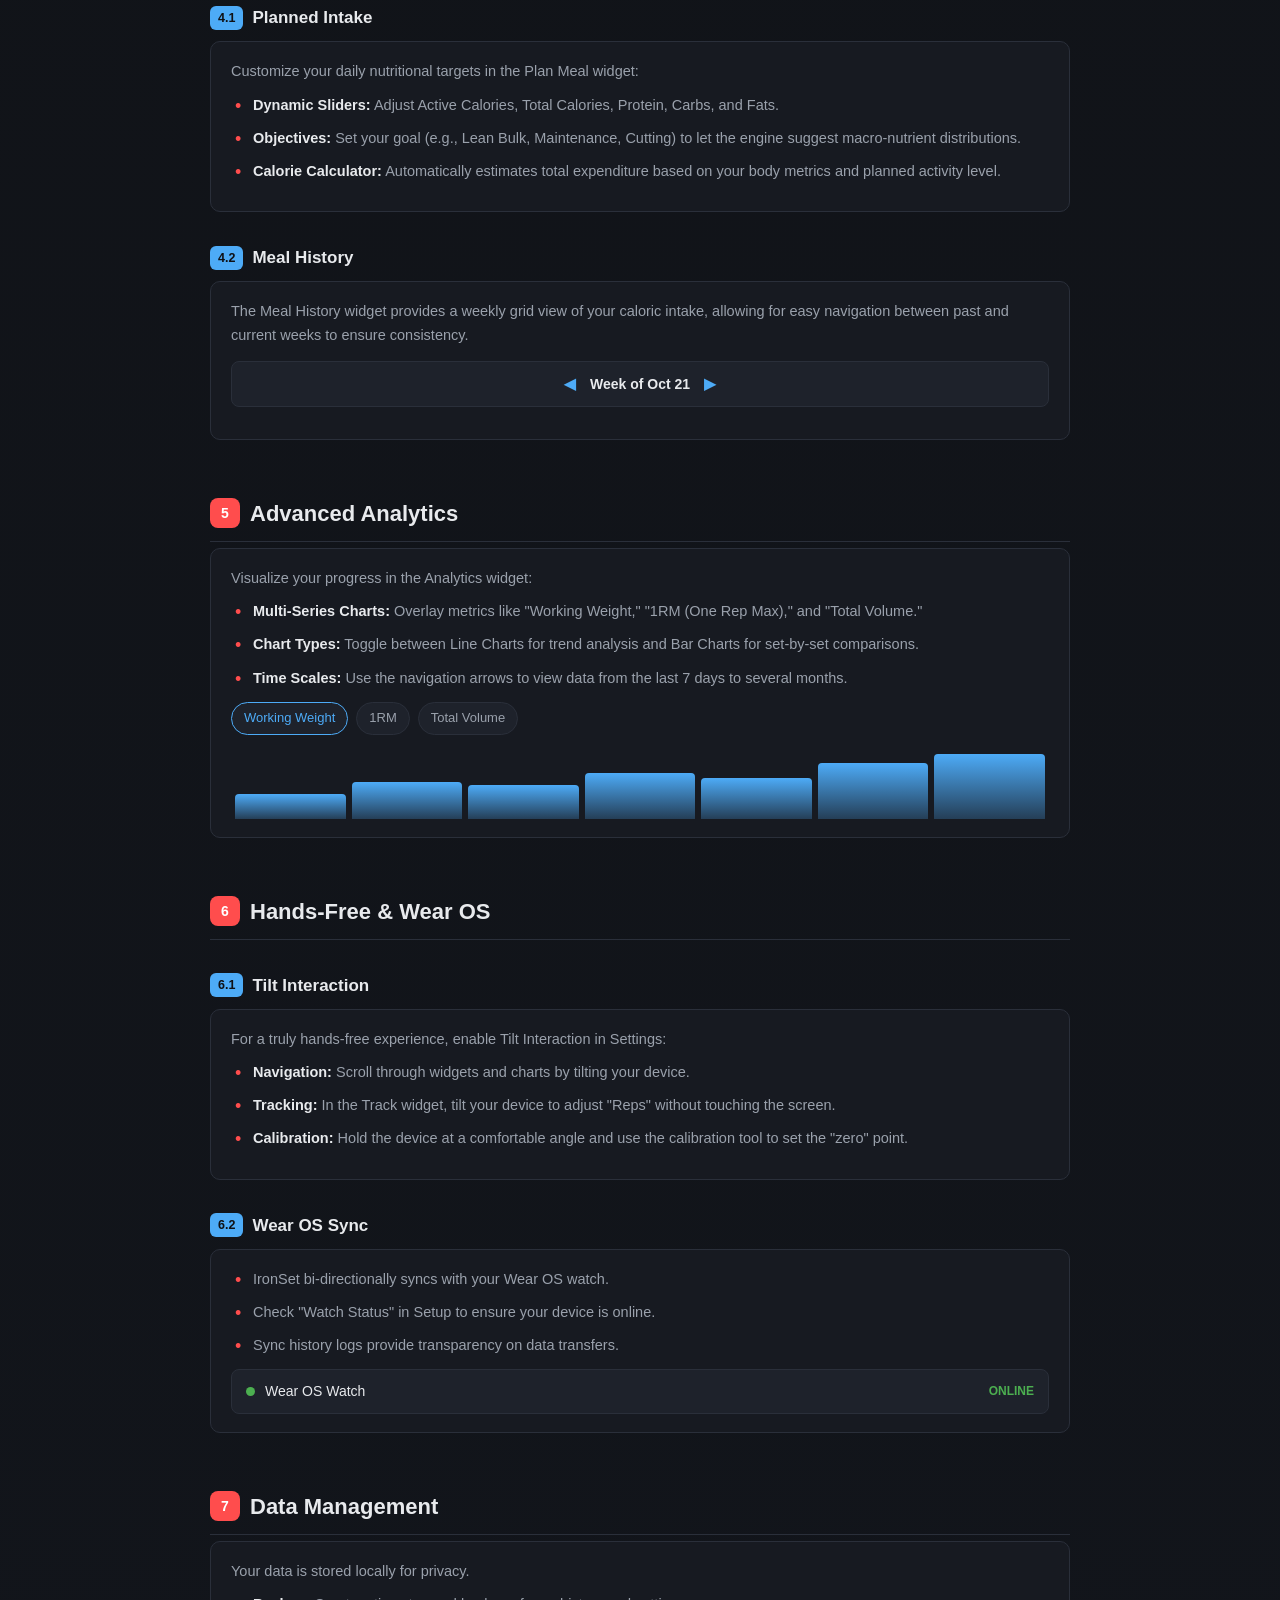
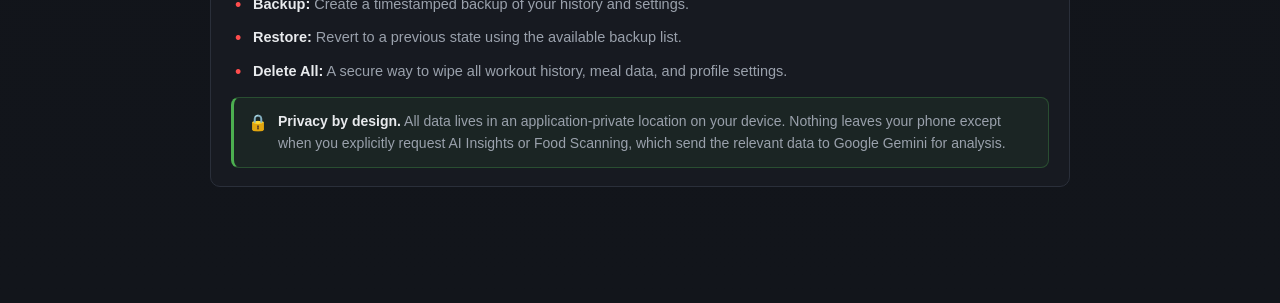
==== commit 72ca9f7d: "addded link to cardio page from index page" ====
--- a/index.html
+++ b/index.html
@@ -550,6 +550,7 @@
                     <li><a href="recipes.html">Recipes</a></li>
                     <li><a href="today.html">Today</a></li>
                     <li><a href="track.html">Track</a></li>
+                    <li><a href="cardio.html">Track - Cardio</a></li>
                     <li><a href="energy.html">Energy</a></li>
                     <li><a href="setup.html">Setup</a></li>
                 </ol>
